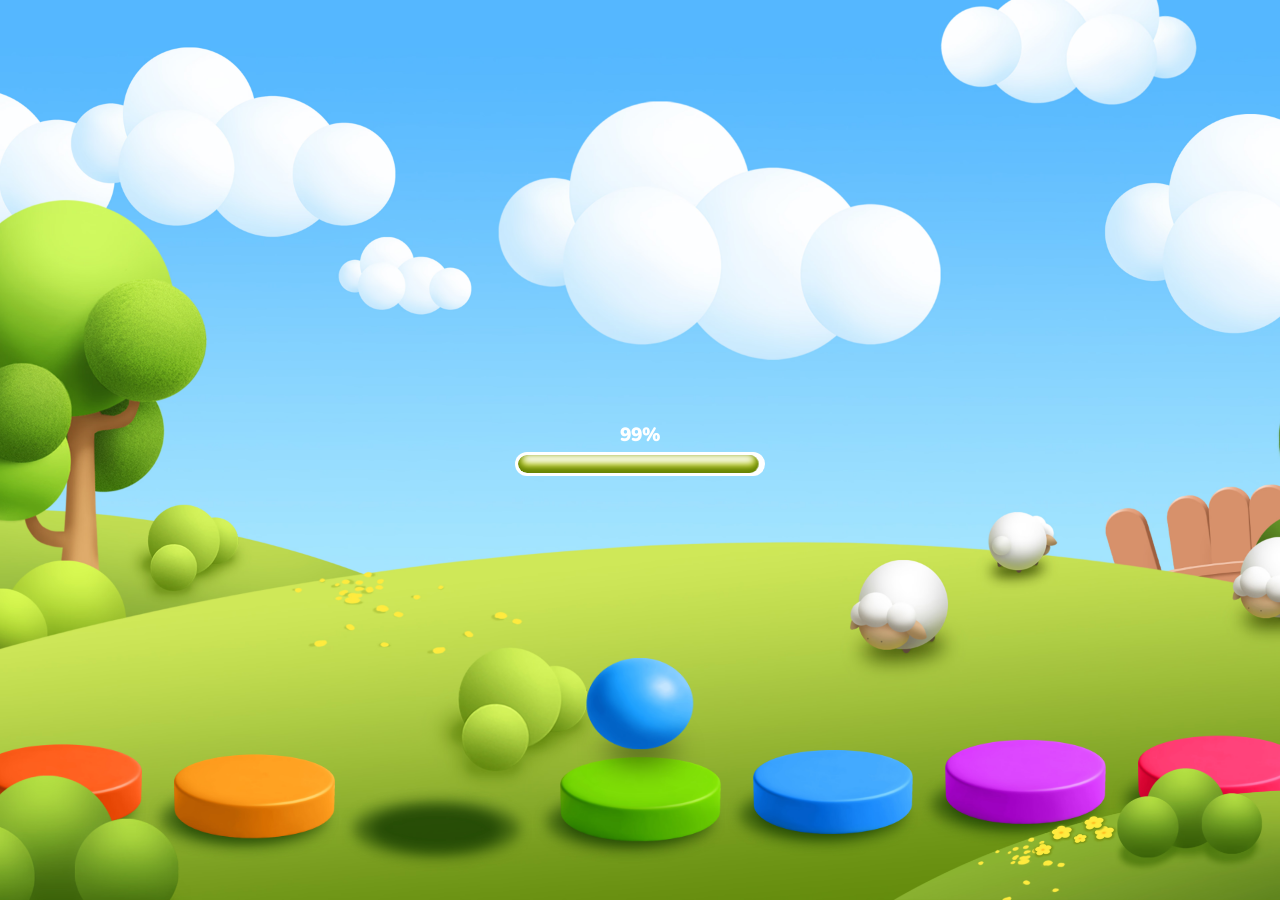
==== information/index.html @ 811eef04 "ddd" ====
<!DOCTYPE html><html lang="ru"><head>
    <meta charset="UTF-8">
    <meta name="viewport" content="width=device-width,initial-scale=1,viewport-fit=cover">
    <!-- Sitemap -->
    <link rel="sitemap" type="application/xml" href="/sitemap.xml">
    <!-- Иконки -->
    <link rel="apple-touch-icon" href="/favicon.svg">
    <link rel="icon" href="/favicon.svg" type="image/svg" sizes="any">
    <!-- Canonical  -->
    <link rel="canonical" href="https://colorpath.ru/">
    <!-- Theme-color -->
    <meta name="theme-color" content="#fdfdfd">
    <meta name="theme-color" content="#fdfdfd" media="(prefers-color-scheme: light)">
    <meta name="theme-color" content="#000000" media="(prefers-color-scheme: dark)">
    <meta name="apple-mobile-web-app-status-bar-style" content="default">
    <script type="module" crossorigin="" src="/assets/index-CxQRveRb.js"></script>
    <link rel="stylesheet" crossorigin="" href="/assets/index-DnxkoZT_.css">
  <link rel="modulepreload" as="script" crossorigin="" href="/assets/PrivacyPolicy-CX77DutM.js"><link rel="modulepreload" as="script" crossorigin="" href="/assets/index-CxQRveRb.js"><link rel="modulepreload" as="script" crossorigin="" href="/assets/Header-BY3Kqxrs.js"><link rel="stylesheet" crossorigin="" href="/assets/Header-Bxvtnho0.css"><link rel="stylesheet" crossorigin="" href="/assets/PrivacyPolicy-BGwWJpmH.css"><title>Политика конфиденциальности | Скачать «Путь Цвета»</title><meta name="description" content="Политика конфиденциальности приложения «Путь Цвета»" data-react-helmet="true"><meta name="robots" content="index, nofollow" data-react-helmet="true"><meta property="og:type" content="website" data-react-helmet="true"><meta property="og:title" content="Политика конфиденциальности | «Путь Цвета»" data-react-helmet="true"><meta property="og:description" content="Информация о конфиденциальности в приложении «Путь Цвета»" data-react-helmet="true"><meta property="og:url" content="https://colorpath.ru/information" data-react-helmet="true"><meta name="twitter:card" content="summary_large_image" data-react-helmet="true"><meta name="twitter:site" content="@MarksGroup" data-react-helmet="true"><meta name="twitter:title" content="Политика конфиденциальности | «Путь Цвета»" data-react-helmet="true"><meta name="twitter:description" content="Информация о конфиденциальности в «Путь Цвета»" data-react-helmet="true"><meta name="twitter:image" content="https://colorpath.ru/preview-image-v2.jpg" data-react-helmet="true"><meta name="twitter:image:alt" content="Превью сайта «Путь Цвета»" data-react-helmet="true"><meta property="og:image" content="https://colorpath.ru/preview-image-v2.jpg" data-react-helmet="true"><meta property="og:image:width" content="1200" data-react-helmet="true"><meta property="og:image:height" content="630" data-react-helmet="true"><meta property="og:image:alt" content="Превью сайта «Путь Цвета»" data-react-helmet="true"><meta property="og:site_name" content="Скачать «Путь Цвета»" data-react-helmet="true"><meta property="og:locale" content="ru_RU" data-react-helmet="true"><script type="application/ld+json" data-react-helmet="true">{"@context":"https://schema.org","@type":"WebPage","name":"Политика конфиденциальности","description":"Политика конфиденциальности «Путь Цвета»","url":"https://colorpath.ru/information"}</script></head>

  <body>
    <!-- Yandex.Metrika counter -->

    <!-- /Yandex.Metrika counter -->
    <div id="root"><header class="Header" data-section="start"><div class="Header__menu"><nav role="navigation" aria-label="Основная навигация"><div class="Header__bg"><svg width="100" height="100" viewBox="0 0 932 161" fill="none" xmlns="http://www.w3.org/2000/svg"><path d="M6.1457 66.9372C6.17475 56.8547 6.18928 51.8135 7.27538 47.6569C10.1129 36.7972 18.1242 28.2595 28.4495 25.0916C32.4016 23.8791 37.2186 23.7713 46.8527 23.5557L895.023 4.57463C899.375 4.47724 901.551 4.42854 903.385 4.61542C917.672 6.07082 929.167 17.5715 931.196 32.4399C931.456 34.349 931.507 36.6257 931.609 41.179C931.71 45.6755 931.76 47.9238 931.589 49.8257C930.255 64.6284 919.488 76.5764 905.445 78.8394C903.64 79.1301 901.492 79.2096 897.197 79.3686L49.386 110.741C39.1599 111.12 34.0469 111.309 29.8666 110.24C18.9293 107.444 10.2799 98.6818 7.25541 87.3341C6.09943 82.997 6.11485 77.6437 6.1457 66.9372Z" fill="#424342"></path><path d="M41.7187 102.671C41.6314 99.4462 55.7646 98.0986 58.9004 97.7809C62.0616 97.4607 64.8967 99.7834 65.2851 103.012L68.1341 126.69C68.7197 131.557 65.0732 135.873 60.2854 135.98C57.409 136.044 54.9062 134.58 53.4222 132.361C51.1485 128.961 51.46 124.358 49.5861 120.722C46.0805 113.922 41.8933 109.122 41.7187 102.671Z" fill="#424342"></path><path d="M29.4605 85.6154C30.3723 82.4484 28.1884 78.7576 24.9633 78.8298C22.6552 78.8814 20.844 80.8695 20.9806 83.229C21.7233 96.0625 23.0227 110.569 22.2489 124.554C22.1038 127.177 24.1415 129.428 26.7074 129.37C29.3717 129.311 31.3158 126.812 30.7693 124.141C28.6867 113.962 25.8257 98.2405 29.4605 85.6154Z" fill="#424342"></path><path d="M32.1048 79.4664C31.1679 74.6061 35.2433 69.199 40.0487 69.7801C43.1049 70.1496 45.4043 72.8035 45.4208 75.9536C45.5101 93.0492 48.5095 123.289 50.3431 140.249C51.1918 148.098 48.8365 156.988 41.3434 159.475C40.1314 159.878 38.9103 160.107 37.7396 160.062C37.0886 160.037 36.424 159.934 35.7557 159.768C27.2162 157.65 25.1386 147.085 26.8111 138.447C30.107 121.426 34.733 93.0997 32.1048 79.4664Z" fill="#424342"></path><path d="M866.865 66.1257C866.104 61.7442 869.251 57.4587 873.596 57.3615C877.33 57.2779 880.397 60.3653 880.41 64.1889C880.47 81.5258 881.013 93.9601 883.423 112.902C883.937 116.94 880.941 120.57 876.965 120.659C872.836 120.752 869.593 116.998 869.823 112.777C870.59 98.658 869.166 79.3785 866.865 66.1257Z" fill="#424342"></path><path d="M886.223 58.1243C885.308 54.5411 887.758 50.8066 891.373 50.7257C894.314 50.6599 896.736 53.0915 896.676 56.1024C896.435 68.2213 895.657 77.0644 897.084 90.4127C897.391 93.2862 895.267 95.8627 892.444 95.9258C889.514 95.9914 887.248 93.333 887.615 90.3561C888.757 81.1138 889.281 70.0977 886.223 58.1243Z" fill="#424342"></path><path d="M0.19188 42.1889C0.446501 32.174 0.573811 27.1665 1.75264 23.0616C4.83244 12.337 13.0327 4.03403 23.4263 1.11665C27.4045 4.49606e-07 32.2228 0 41.8593 0H890.242C894.595 0 896.772 9.83514e-08 898.601 0.226411C912.851 1.98976 924.086 13.6697 925.782 28.4847C926 30.3869 926 32.6496 926 37.175C926 41.6439 926 43.8784 925.786 45.7639C924.121 60.4388 913.09 72.0682 898.999 74.004C897.189 74.2527 895.04 74.2839 890.742 74.3463L42.4414 86.6636C32.2094 86.8122 27.0934 86.8865 22.938 85.732C12.066 82.7113 3.61482 73.815 0.844966 62.4753C-0.213688 58.1412 -0.0785016 52.8238 0.19188 42.1889Z" fill="url(#paint0_linear_5521_63261)"></path><path d="M48.9529 85.5884C48.9377 82.3827 51.3043 79.644 54.4464 79.3981C57.6139 79.1503 60.3964 81.5206 60.7125 84.7362L63.031 108.321C63.5076 113.168 59.7654 117.374 54.9764 117.374C49.9423 117.374 46.1564 112.751 46.981 107.7C48.2776 99.7566 48.9908 93.6478 48.9529 85.5884Z" fill="url(#paint1_linear_5521_63261)"></path><path d="M23.083 61.2616C24.0654 58.1359 21.9646 54.421 18.7386 54.421C16.43 54.421 14.5748 56.3556 14.6585 58.7025C15.114 71.4674 16.0885 85.9062 15.002 99.7819C14.7982 102.384 16.785 104.665 19.3516 104.665C22.0166 104.665 24.016 102.227 23.5295 99.5613C21.6751 89.4027 19.1666 73.7222 23.083 61.2616Z" fill="url(#paint2_linear_5521_63261)"></path><path d="M26.5901 63.1046C25.7622 58.2558 29.9575 52.9752 34.7487 53.6592C37.7959 54.0942 40.0354 56.7816 39.9813 59.9112C39.5582 84.4219 40.1569 117.752 43.496 138.225C44.3756 143.618 40.4035 149 35.0293 149C30.0976 149 26.324 144.457 26.8596 139.47C29.1001 118.606 30.0361 83.2859 26.5901 63.1046Z" fill="url(#paint3_linear_5521_63261)"></path><path d="M860.714 60.5169C860.051 56.1476 863.293 51.9605 867.64 51.9605C871.374 51.9605 874.371 55.0956 874.299 58.8941C873.971 76.1174 874.235 88.4813 876.221 107.351C876.645 111.374 873.568 114.914 869.591 114.914C865.461 114.914 862.303 111.113 862.627 106.924C863.71 92.9163 862.717 73.733 860.714 60.5169Z" fill="url(#paint4_linear_5521_63261)"></path><path d="M880.246 52.999C879.411 49.4192 881.944 45.7639 885.561 45.7639C888.503 45.7639 890.869 48.2333 890.742 51.2229C890.23 63.256 889.254 72.0232 890.382 85.3147C890.625 88.1759 888.443 90.6881 885.62 90.6881C882.689 90.6881 880.483 87.997 880.917 85.048C882.265 75.8924 883.035 64.961 880.246 52.999Z" fill="url(#paint5_linear_5521_63261)"></path><path d="M30.432 145.915C26.8946 140.284 31.8534 104.384 31.8534 104.384C33.2768 124.312 29.7917 144.239 42.7664 144.239C42.7664 144.239 33.9695 151.546 30.432 145.915Z" fill="#B9E8FF"></path><path d="M872.07 112.063C874.72 106.375 871.785 70.6033 871.785 70.6033C870.404 90.534 872.562 110.377 863.21 110.608C863.21 110.608 869.42 117.75 872.07 112.063Z" fill="#B9E8FF"></path><path opacity="0.4" d="M911.919 62.0598C892.759 77.5151 865.218 65.2002 865.218 65.2002C902.858 60.2593 912.822 56.938 917.838 25.652C917.838 25.652 931.079 46.6046 911.919 62.0598Z" fill="#B9E8FF"></path><defs><linearGradient id="paint0_linear_5521_63261" x1="359.175" y1="231.209" x2="345.45" y2="-19.575" gradientUnits="userSpaceOnUse"><stop stop-color="#D1EDFF"></stop><stop offset="1" stop-color="white"></stop></linearGradient><linearGradient id="paint1_linear_5521_63261" x1="359.175" y1="231.209" x2="345.45" y2="-19.575" gradientUnits="userSpaceOnUse"><stop stop-color="#D1EDFF"></stop><stop offset="1" stop-color="white"></stop></linearGradient><linearGradient id="paint2_linear_5521_63261" x1="359.175" y1="231.209" x2="345.45" y2="-19.575" gradientUnits="userSpaceOnUse"><stop stop-color="#D1EDFF"></stop><stop offset="1" stop-color="white"></stop></linearGradient><linearGradient id="paint3_linear_5521_63261" x1="359.175" y1="231.209" x2="345.45" y2="-19.575" gradientUnits="userSpaceOnUse"><stop stop-color="#D1EDFF"></stop><stop offset="1" stop-color="white"></stop></linearGradient><linearGradient id="paint4_linear_5521_63261" x1="359.175" y1="231.209" x2="345.45" y2="-19.575" gradientUnits="userSpaceOnUse"><stop stop-color="#D1EDFF"></stop><stop offset="1" stop-color="white"></stop></linearGradient><linearGradient id="paint5_linear_5521_63261" x1="359.175" y1="231.209" x2="345.45" y2="-19.575" gradientUnits="userSpaceOnUse"><stop stop-color="#D1EDFF"></stop><stop offset="1" stop-color="white"></stop></linearGradient></defs></svg></div><div class="Header__picture"><img src="/assets/element-cloud-CHfB89qb.svg" alt="" loading="lazy"></div><ul><li class="Header__link"><a href="https://www.rustore.ru/catalog/app/ru.LABA.ColorPath" target="_blank" rel="noopener noreferrer" aria-label="Скачать игру"><span>Играть</span></a></li><li class="Header__link"><a href="#tab">Об игре</a></li><li class="Header__link Header__link_logo"><a href="/"><svg width="100" height="100" viewBox="0 0 33 33" fill="none" xmlns="http://www.w3.org/2000/svg"><g clip-path="url(#clip0_6053_7049)"><g clip-path="url(#clip1_6053_7049)"><circle cx="23.9619" cy="8.42684" r="5.06106" transform="rotate(0.193683 23.9619 8.42684)" fill="#424342"></circle><path d="M12.5983 0.797351L12.5358 19.2701C12.5349 19.5496 12.7607 19.777 13.0402 19.7779L31.513 19.8404L31.4745 31.2276L1.10829 31.1249L1.21094 0.758857L12.5983 0.797351Z" fill="#424342"></path></g></g><defs><clipPath id="clip0_6053_7049"><rect width="30.3664" height="30.3664" fill="white" transform="translate(1.21094 0.758857) rotate(0.193683)"></rect></clipPath><clipPath id="clip1_6053_7049"><rect width="30.3664" height="30.3664" fill="white" transform="translate(1.21094 0.758857) rotate(0.193683)"></rect></clipPath></defs></svg></a></li><li class="Header__link"><a href="#slider">Приключения</a></li><li class="Header__link"><a href="#footer">Каналы</a></li></ul><div class="Header__picture"><img src="/assets/element-cloud-CHfB89qb.svg" alt="" loading="lazy"></div></nav><button type="button" class="Header__toggle" aria-label="Открыть/закрыть меню" aria-expanded="false" aria-controls="main-navigation"><div><span></span><span></span><span></span></div></button></div></header><main><section class="_Information_6bsov_4"><div><h1>Согласие на&nbsp;обработку персональных данных (включая cookie)</h1><p>Настоящим, в&nbsp;соответствии с&nbsp;Федеральным законом от&nbsp;27.07.2006 №&nbsp;152-ФЗ «О&nbsp;персональных данных», вы&nbsp;подтверждаете свое согласие на&nbsp;обработку ООО «ЛАБА» (далее&nbsp;— LABA) юридический адрес: 125040, г. Москва, ул&nbsp;3-Я Ямского Поля, д.&nbsp;2&nbsp;к.&nbsp;13, Ваших персональных данных.</p><p>Под персональными данными подразумевается любая информация (включая cookies), относящаяся к&nbsp;прямо или&nbsp;косвенно к&nbsp;Вам, включая, но&nbsp;не&nbsp;ограничиваясь: фамилия, имя, отчество, дата рождения, контактный телефон, адрес электронной почты, IP&nbsp;адрес, информация об&nbsp;используемом браузере, время доступа к&nbsp;программному обеспечению и/или&nbsp;любому сайту, сервису, услуге LABA, файлы cookies.</p><p>Настоящим согласием вы&nbsp;подтверждаете, что&nbsp;проинформированы о&nbsp;том, что&nbsp;под обработкой персональных данных понимаются действия с&nbsp;персональными данными, определённые в&nbsp;Федеральном законе №&nbsp;152-ФЗ от&nbsp;27.07.2006 «О&nbsp;персональных данных», а&nbsp;именно: сбор, запись, систематизация, накопление, хранение, уточнение (обновление, изменение), извлечение, использование, передача (предоставление, доступ), блокирование, удаление персональных данных, совершаемые использованием средств автоматизации LABA.</p><p>Данным согласием вы&nbsp;подтверждаете, что&nbsp;проинформированы о&nbsp;том, что&nbsp;обработка предоставляемых вами персональных данных может осуществляется для&nbsp;достижения следующей цели: исполнения обязательств LABA по&nbsp;заказам, договорам и&nbsp;иным обязательствам, принятым LABA в&nbsp;качестве обязательных к&nbsp;исполнению перед Вами. Для&nbsp;указанной цели LABA реализует комплекс действий, направленных на&nbsp;выполнение следующих задач:</p><p>– идентификация стороны в&nbsp;рамках оказания Услуги;</p><p>– предоставление пользователю персонализированных Услуг;</p><p>– предоставления Пользователю возможности использования программного обеспечения, сервисов и&nbsp;услуг, включая создание учетной записи, авторизацию под&nbsp;учетной записью;</p><p>– улучшение качества Услуг и&nbsp;разработка новых;</p><p>– проведение статистических и&nbsp;иных исследований, на&nbsp;основе обезличенных данных;</p><p>– предоставление персональных данных пользователя правообладателям, дистрибьюторам или&nbsp;реселлерам программного обеспечения в&nbsp;целях регистрации программного обеспечения на&nbsp;имя пользователя или&nbsp;организации, интересы которой представляет пользователь;</p><p>– предоставление пользователям Веб-сайта безопасного и&nbsp;удобного функционала по&nbsp;его использованию, эффективному отображению информации;</p><p>– исполнения обязательств по&nbsp;договорам с&nbsp;Пользователем, работодателем Пользователя, контрагентом Пользователя;</p><p>– установления с&nbsp;Пользователем обратной связи (в&nbsp;том числе посредством мессенджеров WhatsApp и&nbsp;Telegram, социальных сетей ВКонтакте, программой для&nbsp;организации видеоконференций Zoom);</p><p>регистрация пользователей Веб-сайта на&nbsp;мероприятия;</p><p>– выявления угроз безопасности для&nbsp;программного обеспечения, услуг и&nbsp;сервисов, пользователей, LABA и/или&nbsp;третьих&nbsp;лиц, в&nbsp;том&nbsp;числе проверка благонадежности Пользователя при&nbsp;заключении договоров с&nbsp;использованием программного обеспечения, услуг и&nbsp;сервисов.</p><p>– направления Пользователю рекламной информации (в&nbsp;том&nbsp;числе в&nbsp;форме рекламной рассылки) с&nbsp;использованием любых средств связи;</p><p>Настоящее согласие распространяется на&nbsp;следующие персональные данные: фамилия, имя, отчество, дата рождения, контактный телефон, сведения об&nbsp;организации, должность, номер&nbsp;факса, номер сотового телефона, адрес электронной почты, сведения о&nbsp;стране, городе, области проживания, IP&nbsp;адрес, информация об&nbsp;используемом браузере, время доступа к&nbsp;программному обеспечению и/или&nbsp;любому сайту, сервису, услуге LABA, файлы cookies.</p><p>Срок действия Вашего согласия ограничен сроком, требующимся для&nbsp;достижения цели обработки персональных данных, если иной срок хранения персональных данных не&nbsp;установлен действующим законодательством, однако, Вы вправе в&nbsp;любой момент отозвать настоящее согласие, путём направления письменного уведомления на адрес: 125040, г. Москва, ул&nbsp;3-Я Ямского Поля, д.&nbsp;2&nbsp;к.&nbsp;13, в&nbsp;ООО&nbsp;«ЛАБА» , с&nbsp;пометкой «отзыв согласия на обработку персональных данных». Удаление ваших персональных данных будет произведено LABA в&nbsp;течении 30&nbsp;дней с&nbsp;момента получения данного уведомления.</p><p>LABA гарантирует соблюдение следующих прав субъекта персональных данных: право на&nbsp;получение сведений о&nbsp;том, какие персональные данные субъекта персональных данных хранятся у&nbsp;LABA; право на&nbsp;удаление, уточнение или&nbsp;исправление хранящихся у&nbsp;LABA персональных данных; иные права, установленные действующим законодательством Российской&nbsp;Федерации.</p><p>Персональные данные Пользователя хранятся в&nbsp;течение всего срока действия пользовательских соглашений с&nbsp;данным Пользователем, а&nbsp;также в&nbsp;течение 10&nbsp;лет после прекращения их &nbsp;действия, если персональные данные не&nbsp;были отозваны лично Пользователем.</p></div></section></main></div>
  

</body></html>
---- assets/index-DnxkoZT_.css ----
@charset "UTF-8";.Loader{position:relative;width:100%;height:100%;overflow:hidden;transition:opacity .1s ease;--plate-width: 12.5625vw;--plate-height: 6.5625vw;--ball-size: 7.75vw;--item-gap: 2.5vw;--item-width: calc(var(--plate-width) + var(--item-gap));--wave-amplitude: 2.25vw;--jump-height: 9.375vw}.Loader_exiting{opacity:0;pointer-events:none}.Loader__bar{position:absolute;width:100%;height:100%;overflow:hidden;display:flex;align-items:center;justify-content:center}.Loader__count{margin-bottom:.375vw;text-align:center;color:#fff;font-size:1.5vw;font-weight:900;line-height:120%;letter-spacing:-.06vw}.Loader__progress{width:19.5vw;height:1.875vw;padding:.25vw;border-radius:20px;background-color:#fff;overflow:hidden}.Loader__radius{border-radius:20px;overflow:hidden;width:100%;height:100%}.Loader__indicator{background-color:#658305;width:100%;height:100%;border-radius:1.25vw;position:relative;overflow:hidden;transform:scaleX(var(--progress-ratio, 0));transform-origin:left center;transition:transform .3s ease-out;will-change:transform}.Loader__indicator:after,.Loader__indicator:before{position:absolute;content:"";top:0}.Loader__indicator:before{width:calc(100% - .375vw);height:calc(100% - .4375vw);border-radius:20px;background:var(--0-3, #b8c919);filter:blur(3px);bottom:.4375vw;left:.1875vw;right:.1875vw}.Loader__indicator:after{border-radius:1.25vw;background-color:#fff;filter:blur(3px);width:calc(100% - .75vw);height:calc(100% - .75vw);bottom:.75vw;left:.375vw;right:.375vw}.Loader__bg{position:absolute;top:0;left:0;display:block;width:100%;height:100%;object-fit:cover;object-position:center center}.Loader__bg img{display:block;width:100%;height:100%;object-fit:cover}.Loader__animation{position:relative;z-index:10;width:100%;height:100%;transform:translateY(38%)}.Loader__track{position:relative;width:100%;height:100%;display:flex;align-items:center;overflow:hidden}.Loader__plates{display:flex;align-items:center;gap:var(--item-gap);will-change:transform;animation:LoaderPlatesScroll var(--total-duration) linear infinite;margin-left:calc(50% - var(--anchor-index) * var(--item-width) - var(--plate-width) / 2)}.Loader__plate{position:relative;z-index:20;flex-shrink:0;width:var(--plate-width);height:var(--plate-height);transform:translateY(calc(var(--wave-offset, 0) * var(--wave-amplitude)))}.Loader__plate img{display:block;width:100%;height:100%}.Loader__plate-img{position:relative;z-index:10}.Loader__plate-shadow{width:120%;aspect-ratio:349/154;position:absolute;bottom:0;left:0;transform:translate(-14%,27%);z-index:5}.Loader__ball-stage{position:absolute;top:46%;left:50%;width:var(--ball-size);height:var(--ball-size);transform:translate(-50%,calc(-50% - var(--plate-height) * .55));z-index:30;pointer-events:none}.Loader__ball-shadow{position:absolute;bottom:-10%;left:50%;transform:translate(-45%) translateY(calc(var(--wave-offset, 0) * var(--wave-amplitude)));width:60%;aspect-ratio:200/60;border-radius:50%;filter:blur(.9375vw);opacity:0;z-index:25;animation:LoaderBallShadow var(--step-duration) cubic-bezier(.45,0,.55,1) both;background:#0009}.Loader__ball{position:relative;z-index:30;width:100%;height:100%;transform-origin:50% 100%;animation:LoaderBallBounce var(--step-duration) cubic-bezier(.45,0,.55,1) both}.Loader__ball-img{position:absolute;inset:0;width:100%;height:100%}.Loader__ball-img picture,.Loader__ball-img img{display:block;width:100%;height:100%}.Loader__ball-img_out{animation:LoaderBallFadeOut var(--step-duration) linear both}.Loader__ball-img_in{animation:LoaderBallFadeIn var(--step-duration) linear both}.Loader__add{position:absolute;top:0;left:0;width:100%;height:100%;display:flex;justify-content:space-between;align-items:flex-end}.Loader__left img,.Loader__right img{display:block;width:100%;height:100%;object-fit:contain;object-position:bottom}.Loader__right{width:35%;aspect-ratio:155/59;position:relative;z-index:10}.Loader__left{width:15%;aspect-ratio:306/211;position:relative;z-index:10}@media all and (max-width: 1024px){.Loader{--plate-width: 25.9852216749dvh;--plate-height: 13.5467980296dvh;--ball-size: 15.2709359606dvh;--item-gap: 4.9261083744dvh;--item-width: calc(var(--plate-width) + var(--item-gap));--wave-amplitude: 4.4334975369dvh;--jump-height: 14.7783251232dvh}.Loader__left,.Loader__right{display:none}.Loader__count{margin-bottom:.7389162562dvh;font-size:2.9556650246dvh;letter-spacing:-.118226601dvh}.Loader__progress{width:38.4236453202dvh;height:3.6945812808dvh;padding:.4926108374dvh;border-radius:2.4630541872dvh}.Loader__indicator{border-radius:2.4630541872dvh}.Loader__indicator:before{width:calc(100% - .7389162562dvh);height:calc(100% - .8620689655dvh);border-radius:2.4630541872dvh;background:var(--0-3, #b8c919);filter:blur(.3694581281dvh);bottom:.8620689655dvh;left:.3694581281dvh;right:.3694581281dvh}.Loader__indicator:after{border-radius:2.4630541872dvh;filter:blur(.3694581281dvh);width:calc(100% - 1.4778325123dvh);height:calc(100% - 1.4778325123dvh);bottom:1.4778325123dvh;left:.7389162562dvh;right:.7389162562dvh}}@keyframes LoaderBallShadow{0%{opacity:1;transform:translate(-50%) translateY(calc(var(--wave-from) * var(--wave-amplitude))) scale(1.2)}8%{opacity:.9;transform:translate(-50%) translateY(calc(var(--wave-from) * var(--wave-amplitude))) scale(1.1)}45%,55%{opacity:0;transform:translate(-50%) translateY(calc(var(--wave-from) * var(--wave-amplitude) * .5)) scale(.3)}92%{opacity:.8;transform:translate(-50%) translateY(calc(var(--wave-to) * var(--wave-amplitude))) scale(1)}to{opacity:1;transform:translate(-50%) translateY(calc(var(--wave-to) * var(--wave-amplitude))) scale(1.2)}}@keyframes LoaderShadowColor{0%,85%{background:var(--shadow-color-from, rgba(0, 0, 0, .6))}to{background:var(--shadow-color-to, rgba(0, 0, 0, .6))}}@keyframes LoaderPlatesScroll{0%{transform:translate(0)}to{transform:translate(calc(-7 * var(--item-width)))}}@keyframes LoaderBallBounce{0%{transform:translateY(calc(var(--wave-from) * var(--wave-amplitude))) scale(1.16,.82)}5%{transform:translateY(calc(var(--wave-from) * var(--wave-amplitude))) scale(1.08,.92)}15%{transform:translateY(calc(var(--wave-from) * var(--wave-amplitude))) scale(1)}45%,55%{transform:translateY(calc(-1 * var(--jump-height))) scale(1)}85%{transform:translateY(calc(var(--wave-to) * var(--wave-amplitude))) scale(1)}95%{transform:translateY(calc(var(--wave-to) * var(--wave-amplitude))) scale(1.16,.82)}to{transform:translateY(calc(var(--wave-to) * var(--wave-amplitude))) scale(1.08,.92)}}@keyframes LoaderBallFadeOut{0%{opacity:1}to{opacity:1}}@keyframes LoaderBallFadeIn{0%{opacity:0}to{opacity:0}}@font-face{font-style:normal;font-weight:900;font-family:Nunito;font-display:swap;src:url(/fonts/nunito/nunito-black.ttf) format("truetype")}*{-webkit-user-select:none;-moz-user-select:none;-ms-user-select:none;user-select:none}input,textarea,[contenteditable=true]{-webkit-user-select:text;-moz-user-select:text;-ms-user-select:text;user-select:text}@media (pointer: coarse){button:focus,a:focus{outline:none;box-shadow:none}}html *,*:before,*:after{box-sizing:border-box;margin:0;border:0;padding:0}h1,h2,h3,h4,h5,h6{font-weight:inherit;font-size:inherit}ul,ol{list-style-type:none}img{vertical-align:top}a{color:inherit;text-decoration:none}button{cursor:pointer;border:none;background-color:transparent;padding:0;color:inherit;font:inherit}article,aside,details,figcaption,figure,footer,header,hgroup,menu,nav,section{display:block}button,select{text-transform:none}:root{--web-white: #ffffff;--web-black-1: #424342;--web-black-2: #6f6f6f;--font-prime: "Nunito";--fw-light: 300;--fw-regular: 400;--fw-medium: 500;--fw-semibold: 500;--fw-bold: 700;--fw-extra-bold: 800;--fw-black: 900;--safe-area-inset-top: env(safe-area-inset-top);--safe-area-inset-right: env(safe-area-inset-right);--safe-area-inset-bottom: env(safe-area-inset-bottom);--safe-area-inset-left: env(safe-area-inset-left)}html{height:100dvh;background:linear-gradient(180deg,#4aa8ee,#b9e8ff 127%);font-family:var(--font-prime);color:var(--web-black-1);color-scheme:light dark;padding:0;margin:0;overflow:hidden;overscroll-behavior-y:none;-webkit-tap-highlight-color:transparent;-webkit-text-size-adjust:100%}#root{width:100%;height:100%}body{height:100dvh;overflow:hidden;overscroll-behavior-y:none}@supports (-webkit-touch-callout: none){html,body{height:-webkit-fill-available}}
---- assets/Header-Bxvtnho0.css ----
@charset "UTF-8";.Header{position:fixed;height:11.8226600985dvh;width:100%;top:0;left:0;right:0;transition:transform .5s;-webkit-transform:translateZ(0);transform:translateZ(0);padding-top:env(safe-area-inset-top,0px);z-index:100;transition:1.1s cubic-bezier(.4,0,.2,1)}.Header[data-section=start]{opacity:0;transform:scale(.7);transition:1.1s cubic-bezier(.4,0,.2,1)}@keyframes slideInFromLeft{0%{transform:translate(-100%,-100%)}to{transform:translate(0)}}@keyframes slideInFromRight{0%{transform:translate(100%,100%)}to{transform:translate(0)}}.Header.active .Header__toggle{background-color:var(--web-black-1)}.Header.active .Header__toggle div{width:1.625rem;height:1.625rem}.Header.active .Header__toggle span{top:auto;bottom:auto;transition:.2s}.Header.active .Header__toggle span:first-child,.Header.active .Header__toggle span:last-child{width:1.625rem}.Header.active .Header__toggle span:nth-child(2){opacity:0;top:50%;right:0;left:0}.Header.active .Header__toggle span:first-child{top:50%;right:0;left:auto;transform:translateY(-50%) rotate(-45deg)}.Header.active .Header__toggle span:last-child{top:50%;right:0;left:auto;transform:translateY(-50%) rotate(45deg)}.Header.active nav{display:flex;flex-direction:column;left:-1rem;right:-1rem;height:100dvh;position:absolute;background:linear-gradient(180deg,#4aa8ee,#b9e8ff 119.03%);color:#fff;top:0;backdrop-filter:blur(20px);-webkit-backdrop-filter:blur(20px)}.Header.active nav:before{content:"";width:100%;height:100%;position:absolute;top:0;left:0;background:radial-gradient(ellipse 90% 50% at center,#51abee 65%,transparent 95%);backdrop-filter:blur(174px)}.Header.active nav ul{display:flex;flex-direction:column;gap:8dvh;height:auto;padding:10dvh 0;margin:auto 0;position:relative}.Header.active .Header__link{display:flex;flex-direction:column;align-items:center;color:#fff;font-size:2rem;line-height:1;letter-spacing:.01em;text-align:center}.Header.active .Header__link_logo{display:none}.Header.active .Header__link span{margin-bottom:6px}.Header.active .Header__picture{animation:.6s cubic-bezier(.25,1.3,.4,1) forwards;animation-delay:80ms;animation-name:slideInFromLeft}.Header.active .Header__picture:last-child{animation-name:slideInFromRight}.Header__picture{position:absolute;aspect-ratio:416/262;width:54dvh;top:-8%;left:-48%;transform:translate(-100%,-100%);transition:transform .6s cubic-bezier(.25,1.3,.4,1);transition-delay:80ms;pointer-events:none}.Header__picture:last-child{aspect-ratio:472/298;width:56dvh;top:75dvh;left:24%;transform:translate(100%,100%);transition:transform .6s cubic-bezier(.25,1.3,.4,1);transition-delay:80ms}.Header__picture img{display:block;width:100%;height:auto}.Header__menu{display:flex;justify-content:flex-start;align-items:center;height:100%;position:relative;-webkit-tap-highlight-color:transparent;-webkit-font-smoothing:antialiased;background-color:transparent}.Header nav{display:none;position:absolute}.Header nav ul{display:flex}.Header__space{display:none}.Header__link a:hover{color:#fff}.Header__bg svg{width:100%;height:100%}.Header__toggle{margin-left:auto;margin-right:1rem;display:flex;justify-content:center;align-items:center;width:4rem;height:4rem;background-color:var(--web-black-1);border-radius:100%;z-index:10}.Header__toggle div{width:1.5rem;height:1.25rem;position:relative}.Header__toggle span{position:absolute;transition:.2s;background-color:var(--web-white);width:1.5rem;height:.25rem;border-radius:8px}.Header__toggle span:first-child{top:0;right:0;left:auto}.Header__toggle span:nth-child(2){top:50%;transform:translateY(-50%);right:0;left:0}.Header__toggle span:last-child{bottom:0%;right:auto;left:0}@media all and (min-width: 768px){.Header{height:96px}}@media all and (min-width: 1024px){.Header.blur{background:linear-gradient(to bottom,#5b71c1 0% calc(100% - 20px),#5b71c100)}}@media (orientation: landscape) and (min-width: 1024px){.Header{height:22.1674876847dvh;padding-top:3.1111111111dvh}.Header nav{display:block;position:relative;width:100%;height:100%;aspect-ratio:926/160;width:102.8888888889dvh;height:17.7777777778dvh;margin:0 auto}.Header nav ul{display:flex;justify-content:space-between;position:absolute;padding:0 10.4444444444dvh;height:8.3333333333dvh;width:100%;transform:rotate(-.5deg)}.Header nav a{display:flex;flex-direction:column;align-items:center;font-size:2dvh;transition:.2s}.Header__bg{width:100%;height:100%;position:absolute;top:0;left:0;display:block}.Header__bg svg{filter:drop-shadow(13.285px 11.387px 38.907px rgba(46,117,209,.4)) drop-shadow(-74.018px 13.285px 56.842px rgba(2,84,143,.4))}.Header__menu{align-items:flex-start}.Header__link{display:flex;align-items:center;justify-content:center;color:var(--web-black-2);letter-spacing:.02em}.Header__link a:hover{color:var(--web-black-1)}.Header__link_logo{aspect-ratio:1/1;width:3.3333333333dvh}.Header__link_logo svg{display:block;width:100%;height:100%;object-fit:contain}.Header__link_logo svg path,.Header__link_logo svg circle{transition:.2s}.Header__link_logo:hover svg path,.Header__link_logo:hover svg circle{fill:#6f6f6f}.Header__toggle,.Header__picture{display:none}}
---- assets/PrivacyPolicy-BGwWJpmH.css ----
@charset "UTF-8";._Information_6bsov_4{font-weight:var(--fw-light);padding-top:2.5rem;padding-bottom:2.5rem;background-color:var(--13);height:100dvh;overflow-y:scroll;padding-right:2dvh;padding-left:2dvh;padding-top:11.8226600985dvh}@media (orientation: landscape) and (min-width: 1024px){._Information_6bsov_4{padding-top:22.1674876847dvh}}._Information_6bsov_4 h1{font-size:clamp(1.25rem,3vw,5.25rem);line-height:1;font-family:var(--font-prime);text-transform:uppercase;font-weight:var(--fw-medium);margin-bottom:2.5rem}._Information_6bsov_4 p{font-family:var(--font-sec);font-size:clamp(1rem,1vw,2rem);margin-bottom:1rem}@media all and (min-width: 1024px){._Information_6bsov_4{padding-right:6.25rem;padding-left:6.25rem}._Information_6bsov_4 p{margin-bottom:2.5rem}}
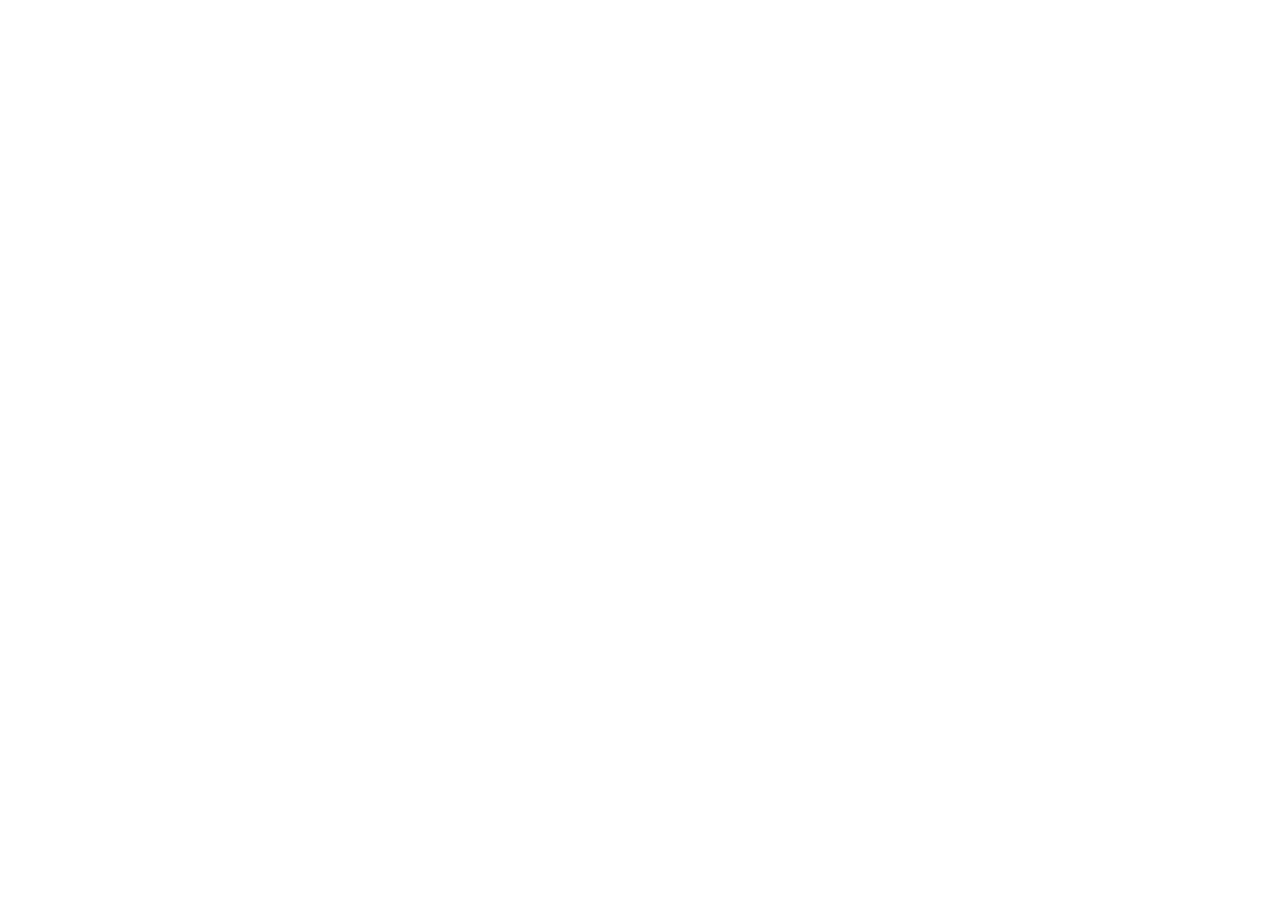
==== commit e94f3012: "dd" ====
--- a/information/index.html
+++ b/information/index.html
@@ -2,10 +2,10 @@
     <meta charset="UTF-8">
     <meta name="viewport" content="width=device-width,initial-scale=1,viewport-fit=cover">
     <!-- Sitemap -->
-    <link rel="sitemap" type="application/xml" href="/sitemap.xml">
+    <link rel="sitemap" type="application/xml" href="/colorprod/sitemap.xml">
     <!-- Иконки -->
-    <link rel="apple-touch-icon" href="/favicon.svg">
-    <link rel="icon" href="/favicon.svg" type="image/svg" sizes="any">
+    <link rel="apple-touch-icon" href="/colorprod/favicon.svg">
+    <link rel="icon" href="/colorprod/favicon.svg" type="image/svg" sizes="any">
     <!-- Canonical  -->
     <link rel="canonical" href="https://colorpath.ru/">
     <!-- Theme-color -->
@@ -13,15 +13,15 @@
     <meta name="theme-color" content="#fdfdfd" media="(prefers-color-scheme: light)">
     <meta name="theme-color" content="#000000" media="(prefers-color-scheme: dark)">
     <meta name="apple-mobile-web-app-status-bar-style" content="default">
-    <script type="module" crossorigin="" src="/assets/index-CxQRveRb.js"></script>
-    <link rel="stylesheet" crossorigin="" href="/assets/index-DnxkoZT_.css">
-  <link rel="modulepreload" as="script" crossorigin="" href="/assets/PrivacyPolicy-CX77DutM.js"><link rel="modulepreload" as="script" crossorigin="" href="/assets/index-CxQRveRb.js"><link rel="modulepreload" as="script" crossorigin="" href="/assets/Header-BY3Kqxrs.js"><link rel="stylesheet" crossorigin="" href="/assets/Header-Bxvtnho0.css"><link rel="stylesheet" crossorigin="" href="/assets/PrivacyPolicy-BGwWJpmH.css"><title>Политика конфиденциальности | Скачать «Путь Цвета»</title><meta name="description" content="Политика конфиденциальности приложения «Путь Цвета»" data-react-helmet="true"><meta name="robots" content="index, nofollow" data-react-helmet="true"><meta property="og:type" content="website" data-react-helmet="true"><meta property="og:title" content="Политика конфиденциальности | «Путь Цвета»" data-react-helmet="true"><meta property="og:description" content="Информация о конфиденциальности в приложении «Путь Цвета»" data-react-helmet="true"><meta property="og:url" content="https://colorpath.ru/information" data-react-helmet="true"><meta name="twitter:card" content="summary_large_image" data-react-helmet="true"><meta name="twitter:site" content="@MarksGroup" data-react-helmet="true"><meta name="twitter:title" content="Политика конфиденциальности | «Путь Цвета»" data-react-helmet="true"><meta name="twitter:description" content="Информация о конфиденциальности в «Путь Цвета»" data-react-helmet="true"><meta name="twitter:image" content="https://colorpath.ru/preview-image-v2.jpg" data-react-helmet="true"><meta name="twitter:image:alt" content="Превью сайта «Путь Цвета»" data-react-helmet="true"><meta property="og:image" content="https://colorpath.ru/preview-image-v2.jpg" data-react-helmet="true"><meta property="og:image:width" content="1200" data-react-helmet="true"><meta property="og:image:height" content="630" data-react-helmet="true"><meta property="og:image:alt" content="Превью сайта «Путь Цвета»" data-react-helmet="true"><meta property="og:site_name" content="Скачать «Путь Цвета»" data-react-helmet="true"><meta property="og:locale" content="ru_RU" data-react-helmet="true"><script type="application/ld+json" data-react-helmet="true">{"@context":"https://schema.org","@type":"WebPage","name":"Политика конфиденциальности","description":"Политика конфиденциальности «Путь Цвета»","url":"https://colorpath.ru/information"}</script></head>
+    <script type="module" crossorigin="" src="/colorprod/assets/index-BkWxpI7j.js"></script>
+    <link rel="stylesheet" crossorigin="" href="/colorprod/assets/index-Mqf_HZwt.css">
+  </head>
 
   <body>
     <!-- Yandex.Metrika counter -->
 
     <!-- /Yandex.Metrika counter -->
-    <div id="root"><header class="Header" data-section="start"><div class="Header__menu"><nav role="navigation" aria-label="Основная навигация"><div class="Header__bg"><svg width="100" height="100" viewBox="0 0 932 161" fill="none" xmlns="http://www.w3.org/2000/svg"><path d="M6.1457 66.9372C6.17475 56.8547 6.18928 51.8135 7.27538 47.6569C10.1129 36.7972 18.1242 28.2595 28.4495 25.0916C32.4016 23.8791 37.2186 23.7713 46.8527 23.5557L895.023 4.57463C899.375 4.47724 901.551 4.42854 903.385 4.61542C917.672 6.07082 929.167 17.5715 931.196 32.4399C931.456 34.349 931.507 36.6257 931.609 41.179C931.71 45.6755 931.76 47.9238 931.589 49.8257C930.255 64.6284 919.488 76.5764 905.445 78.8394C903.64 79.1301 901.492 79.2096 897.197 79.3686L49.386 110.741C39.1599 111.12 34.0469 111.309 29.8666 110.24C18.9293 107.444 10.2799 98.6818 7.25541 87.3341C6.09943 82.997 6.11485 77.6437 6.1457 66.9372Z" fill="#424342"></path><path d="M41.7187 102.671C41.6314 99.4462 55.7646 98.0986 58.9004 97.7809C62.0616 97.4607 64.8967 99.7834 65.2851 103.012L68.1341 126.69C68.7197 131.557 65.0732 135.873 60.2854 135.98C57.409 136.044 54.9062 134.58 53.4222 132.361C51.1485 128.961 51.46 124.358 49.5861 120.722C46.0805 113.922 41.8933 109.122 41.7187 102.671Z" fill="#424342"></path><path d="M29.4605 85.6154C30.3723 82.4484 28.1884 78.7576 24.9633 78.8298C22.6552 78.8814 20.844 80.8695 20.9806 83.229C21.7233 96.0625 23.0227 110.569 22.2489 124.554C22.1038 127.177 24.1415 129.428 26.7074 129.37C29.3717 129.311 31.3158 126.812 30.7693 124.141C28.6867 113.962 25.8257 98.2405 29.4605 85.6154Z" fill="#424342"></path><path d="M32.1048 79.4664C31.1679 74.6061 35.2433 69.199 40.0487 69.7801C43.1049 70.1496 45.4043 72.8035 45.4208 75.9536C45.5101 93.0492 48.5095 123.289 50.3431 140.249C51.1918 148.098 48.8365 156.988 41.3434 159.475C40.1314 159.878 38.9103 160.107 37.7396 160.062C37.0886 160.037 36.424 159.934 35.7557 159.768C27.2162 157.65 25.1386 147.085 26.8111 138.447C30.107 121.426 34.733 93.0997 32.1048 79.4664Z" fill="#424342"></path><path d="M866.865 66.1257C866.104 61.7442 869.251 57.4587 873.596 57.3615C877.33 57.2779 880.397 60.3653 880.41 64.1889C880.47 81.5258 881.013 93.9601 883.423 112.902C883.937 116.94 880.941 120.57 876.965 120.659C872.836 120.752 869.593 116.998 869.823 112.777C870.59 98.658 869.166 79.3785 866.865 66.1257Z" fill="#424342"></path><path d="M886.223 58.1243C885.308 54.5411 887.758 50.8066 891.373 50.7257C894.314 50.6599 896.736 53.0915 896.676 56.1024C896.435 68.2213 895.657 77.0644 897.084 90.4127C897.391 93.2862 895.267 95.8627 892.444 95.9258C889.514 95.9914 887.248 93.333 887.615 90.3561C888.757 81.1138 889.281 70.0977 886.223 58.1243Z" fill="#424342"></path><path d="M0.19188 42.1889C0.446501 32.174 0.573811 27.1665 1.75264 23.0616C4.83244 12.337 13.0327 4.03403 23.4263 1.11665C27.4045 4.49606e-07 32.2228 0 41.8593 0H890.242C894.595 0 896.772 9.83514e-08 898.601 0.226411C912.851 1.98976 924.086 13.6697 925.782 28.4847C926 30.3869 926 32.6496 926 37.175C926 41.6439 926 43.8784 925.786 45.7639C924.121 60.4388 913.09 72.0682 898.999 74.004C897.189 74.2527 895.04 74.2839 890.742 74.3463L42.4414 86.6636C32.2094 86.8122 27.0934 86.8865 22.938 85.732C12.066 82.7113 3.61482 73.815 0.844966 62.4753C-0.213688 58.1412 -0.0785016 52.8238 0.19188 42.1889Z" fill="url(#paint0_linear_5521_63261)"></path><path d="M48.9529 85.5884C48.9377 82.3827 51.3043 79.644 54.4464 79.3981C57.6139 79.1503 60.3964 81.5206 60.7125 84.7362L63.031 108.321C63.5076 113.168 59.7654 117.374 54.9764 117.374C49.9423 117.374 46.1564 112.751 46.981 107.7C48.2776 99.7566 48.9908 93.6478 48.9529 85.5884Z" fill="url(#paint1_linear_5521_63261)"></path><path d="M23.083 61.2616C24.0654 58.1359 21.9646 54.421 18.7386 54.421C16.43 54.421 14.5748 56.3556 14.6585 58.7025C15.114 71.4674 16.0885 85.9062 15.002 99.7819C14.7982 102.384 16.785 104.665 19.3516 104.665C22.0166 104.665 24.016 102.227 23.5295 99.5613C21.6751 89.4027 19.1666 73.7222 23.083 61.2616Z" fill="url(#paint2_linear_5521_63261)"></path><path d="M26.5901 63.1046C25.7622 58.2558 29.9575 52.9752 34.7487 53.6592C37.7959 54.0942 40.0354 56.7816 39.9813 59.9112C39.5582 84.4219 40.1569 117.752 43.496 138.225C44.3756 143.618 40.4035 149 35.0293 149C30.0976 149 26.324 144.457 26.8596 139.47C29.1001 118.606 30.0361 83.2859 26.5901 63.1046Z" fill="url(#paint3_linear_5521_63261)"></path><path d="M860.714 60.5169C860.051 56.1476 863.293 51.9605 867.64 51.9605C871.374 51.9605 874.371 55.0956 874.299 58.8941C873.971 76.1174 874.235 88.4813 876.221 107.351C876.645 111.374 873.568 114.914 869.591 114.914C865.461 114.914 862.303 111.113 862.627 106.924C863.71 92.9163 862.717 73.733 860.714 60.5169Z" fill="url(#paint4_linear_5521_63261)"></path><path d="M880.246 52.999C879.411 49.4192 881.944 45.7639 885.561 45.7639C888.503 45.7639 890.869 48.2333 890.742 51.2229C890.23 63.256 889.254 72.0232 890.382 85.3147C890.625 88.1759 888.443 90.6881 885.62 90.6881C882.689 90.6881 880.483 87.997 880.917 85.048C882.265 75.8924 883.035 64.961 880.246 52.999Z" fill="url(#paint5_linear_5521_63261)"></path><path d="M30.432 145.915C26.8946 140.284 31.8534 104.384 31.8534 104.384C33.2768 124.312 29.7917 144.239 42.7664 144.239C42.7664 144.239 33.9695 151.546 30.432 145.915Z" fill="#B9E8FF"></path><path d="M872.07 112.063C874.72 106.375 871.785 70.6033 871.785 70.6033C870.404 90.534 872.562 110.377 863.21 110.608C863.21 110.608 869.42 117.75 872.07 112.063Z" fill="#B9E8FF"></path><path opacity="0.4" d="M911.919 62.0598C892.759 77.5151 865.218 65.2002 865.218 65.2002C902.858 60.2593 912.822 56.938 917.838 25.652C917.838 25.652 931.079 46.6046 911.919 62.0598Z" fill="#B9E8FF"></path><defs><linearGradient id="paint0_linear_5521_63261" x1="359.175" y1="231.209" x2="345.45" y2="-19.575" gradientUnits="userSpaceOnUse"><stop stop-color="#D1EDFF"></stop><stop offset="1" stop-color="white"></stop></linearGradient><linearGradient id="paint1_linear_5521_63261" x1="359.175" y1="231.209" x2="345.45" y2="-19.575" gradientUnits="userSpaceOnUse"><stop stop-color="#D1EDFF"></stop><stop offset="1" stop-color="white"></stop></linearGradient><linearGradient id="paint2_linear_5521_63261" x1="359.175" y1="231.209" x2="345.45" y2="-19.575" gradientUnits="userSpaceOnUse"><stop stop-color="#D1EDFF"></stop><stop offset="1" stop-color="white"></stop></linearGradient><linearGradient id="paint3_linear_5521_63261" x1="359.175" y1="231.209" x2="345.45" y2="-19.575" gradientUnits="userSpaceOnUse"><stop stop-color="#D1EDFF"></stop><stop offset="1" stop-color="white"></stop></linearGradient><linearGradient id="paint4_linear_5521_63261" x1="359.175" y1="231.209" x2="345.45" y2="-19.575" gradientUnits="userSpaceOnUse"><stop stop-color="#D1EDFF"></stop><stop offset="1" stop-color="white"></stop></linearGradient><linearGradient id="paint5_linear_5521_63261" x1="359.175" y1="231.209" x2="345.45" y2="-19.575" gradientUnits="userSpaceOnUse"><stop stop-color="#D1EDFF"></stop><stop offset="1" stop-color="white"></stop></linearGradient></defs></svg></div><div class="Header__picture"><img src="/assets/element-cloud-CHfB89qb.svg" alt="" loading="lazy"></div><ul><li class="Header__link"><a href="https://www.rustore.ru/catalog/app/ru.LABA.ColorPath" target="_blank" rel="noopener noreferrer" aria-label="Скачать игру"><span>Играть</span></a></li><li class="Header__link"><a href="#tab">Об игре</a></li><li class="Header__link Header__link_logo"><a href="/"><svg width="100" height="100" viewBox="0 0 33 33" fill="none" xmlns="http://www.w3.org/2000/svg"><g clip-path="url(#clip0_6053_7049)"><g clip-path="url(#clip1_6053_7049)"><circle cx="23.9619" cy="8.42684" r="5.06106" transform="rotate(0.193683 23.9619 8.42684)" fill="#424342"></circle><path d="M12.5983 0.797351L12.5358 19.2701C12.5349 19.5496 12.7607 19.777 13.0402 19.7779L31.513 19.8404L31.4745 31.2276L1.10829 31.1249L1.21094 0.758857L12.5983 0.797351Z" fill="#424342"></path></g></g><defs><clipPath id="clip0_6053_7049"><rect width="30.3664" height="30.3664" fill="white" transform="translate(1.21094 0.758857) rotate(0.193683)"></rect></clipPath><clipPath id="clip1_6053_7049"><rect width="30.3664" height="30.3664" fill="white" transform="translate(1.21094 0.758857) rotate(0.193683)"></rect></clipPath></defs></svg></a></li><li class="Header__link"><a href="#slider">Приключения</a></li><li class="Header__link"><a href="#footer">Каналы</a></li></ul><div class="Header__picture"><img src="/assets/element-cloud-CHfB89qb.svg" alt="" loading="lazy"></div></nav><button type="button" class="Header__toggle" aria-label="Открыть/закрыть меню" aria-expanded="false" aria-controls="main-navigation"><div><span></span><span></span><span></span></div></button></div></header><main><section class="_Information_6bsov_4"><div><h1>Согласие на&nbsp;обработку персональных данных (включая cookie)</h1><p>Настоящим, в&nbsp;соответствии с&nbsp;Федеральным законом от&nbsp;27.07.2006 №&nbsp;152-ФЗ «О&nbsp;персональных данных», вы&nbsp;подтверждаете свое согласие на&nbsp;обработку ООО «ЛАБА» (далее&nbsp;— LABA) юридический адрес: 125040, г. Москва, ул&nbsp;3-Я Ямского Поля, д.&nbsp;2&nbsp;к.&nbsp;13, Ваших персональных данных.</p><p>Под персональными данными подразумевается любая информация (включая cookies), относящаяся к&nbsp;прямо или&nbsp;косвенно к&nbsp;Вам, включая, но&nbsp;не&nbsp;ограничиваясь: фамилия, имя, отчество, дата рождения, контактный телефон, адрес электронной почты, IP&nbsp;адрес, информация об&nbsp;используемом браузере, время доступа к&nbsp;программному обеспечению и/или&nbsp;любому сайту, сервису, услуге LABA, файлы cookies.</p><p>Настоящим согласием вы&nbsp;подтверждаете, что&nbsp;проинформированы о&nbsp;том, что&nbsp;под обработкой персональных данных понимаются действия с&nbsp;персональными данными, определённые в&nbsp;Федеральном законе №&nbsp;152-ФЗ от&nbsp;27.07.2006 «О&nbsp;персональных данных», а&nbsp;именно: сбор, запись, систематизация, накопление, хранение, уточнение (обновление, изменение), извлечение, использование, передача (предоставление, доступ), блокирование, удаление персональных данных, совершаемые использованием средств автоматизации LABA.</p><p>Данным согласием вы&nbsp;подтверждаете, что&nbsp;проинформированы о&nbsp;том, что&nbsp;обработка предоставляемых вами персональных данных может осуществляется для&nbsp;достижения следующей цели: исполнения обязательств LABA по&nbsp;заказам, договорам и&nbsp;иным обязательствам, принятым LABA в&nbsp;качестве обязательных к&nbsp;исполнению перед Вами. Для&nbsp;указанной цели LABA реализует комплекс действий, направленных на&nbsp;выполнение следующих задач:</p><p>– идентификация стороны в&nbsp;рамках оказания Услуги;</p><p>– предоставление пользователю персонализированных Услуг;</p><p>– предоставления Пользователю возможности использования программного обеспечения, сервисов и&nbsp;услуг, включая создание учетной записи, авторизацию под&nbsp;учетной записью;</p><p>– улучшение качества Услуг и&nbsp;разработка новых;</p><p>– проведение статистических и&nbsp;иных исследований, на&nbsp;основе обезличенных данных;</p><p>– предоставление персональных данных пользователя правообладателям, дистрибьюторам или&nbsp;реселлерам программного обеспечения в&nbsp;целях регистрации программного обеспечения на&nbsp;имя пользователя или&nbsp;организации, интересы которой представляет пользователь;</p><p>– предоставление пользователям Веб-сайта безопасного и&nbsp;удобного функционала по&nbsp;его использованию, эффективному отображению информации;</p><p>– исполнения обязательств по&nbsp;договорам с&nbsp;Пользователем, работодателем Пользователя, контрагентом Пользователя;</p><p>– установления с&nbsp;Пользователем обратной связи (в&nbsp;том числе посредством мессенджеров WhatsApp и&nbsp;Telegram, социальных сетей ВКонтакте, программой для&nbsp;организации видеоконференций Zoom);</p><p>регистрация пользователей Веб-сайта на&nbsp;мероприятия;</p><p>– выявления угроз безопасности для&nbsp;программного обеспечения, услуг и&nbsp;сервисов, пользователей, LABA и/или&nbsp;третьих&nbsp;лиц, в&nbsp;том&nbsp;числе проверка благонадежности Пользователя при&nbsp;заключении договоров с&nbsp;использованием программного обеспечения, услуг и&nbsp;сервисов.</p><p>– направления Пользователю рекламной информации (в&nbsp;том&nbsp;числе в&nbsp;форме рекламной рассылки) с&nbsp;использованием любых средств связи;</p><p>Настоящее согласие распространяется на&nbsp;следующие персональные данные: фамилия, имя, отчество, дата рождения, контактный телефон, сведения об&nbsp;организации, должность, номер&nbsp;факса, номер сотового телефона, адрес электронной почты, сведения о&nbsp;стране, городе, области проживания, IP&nbsp;адрес, информация об&nbsp;используемом браузере, время доступа к&nbsp;программному обеспечению и/или&nbsp;любому сайту, сервису, услуге LABA, файлы cookies.</p><p>Срок действия Вашего согласия ограничен сроком, требующимся для&nbsp;достижения цели обработки персональных данных, если иной срок хранения персональных данных не&nbsp;установлен действующим законодательством, однако, Вы вправе в&nbsp;любой момент отозвать настоящее согласие, путём направления письменного уведомления на адрес: 125040, г. Москва, ул&nbsp;3-Я Ямского Поля, д.&nbsp;2&nbsp;к.&nbsp;13, в&nbsp;ООО&nbsp;«ЛАБА» , с&nbsp;пометкой «отзыв согласия на обработку персональных данных». Удаление ваших персональных данных будет произведено LABA в&nbsp;течении 30&nbsp;дней с&nbsp;момента получения данного уведомления.</p><p>LABA гарантирует соблюдение следующих прав субъекта персональных данных: право на&nbsp;получение сведений о&nbsp;том, какие персональные данные субъекта персональных данных хранятся у&nbsp;LABA; право на&nbsp;удаление, уточнение или&nbsp;исправление хранящихся у&nbsp;LABA персональных данных; иные права, установленные действующим законодательством Российской&nbsp;Федерации.</p><p>Персональные данные Пользователя хранятся в&nbsp;течение всего срока действия пользовательских соглашений с&nbsp;данным Пользователем, а&nbsp;также в&nbsp;течение 10&nbsp;лет после прекращения их &nbsp;действия, если персональные данные не&nbsp;были отозваны лично Пользователем.</p></div></section></main></div>
+    <div id="root"></div>
   
 
 </body></html>
